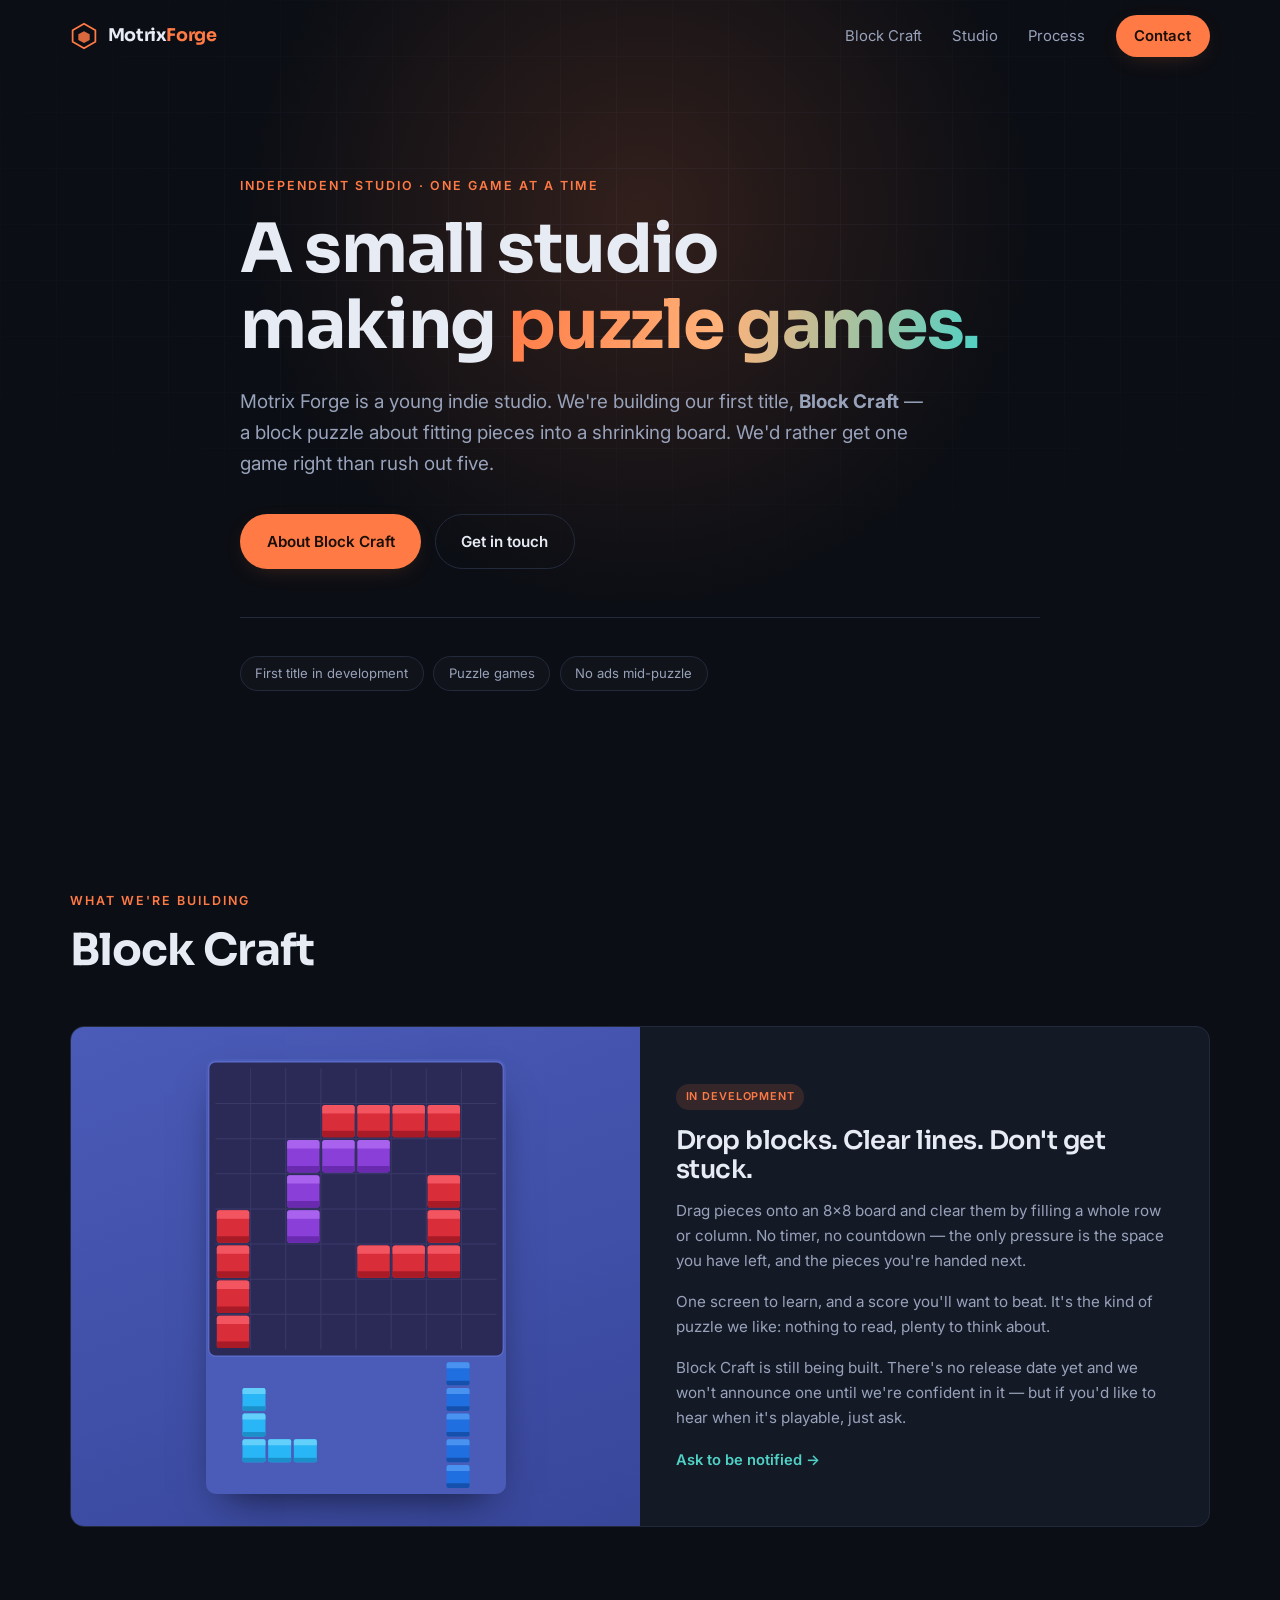
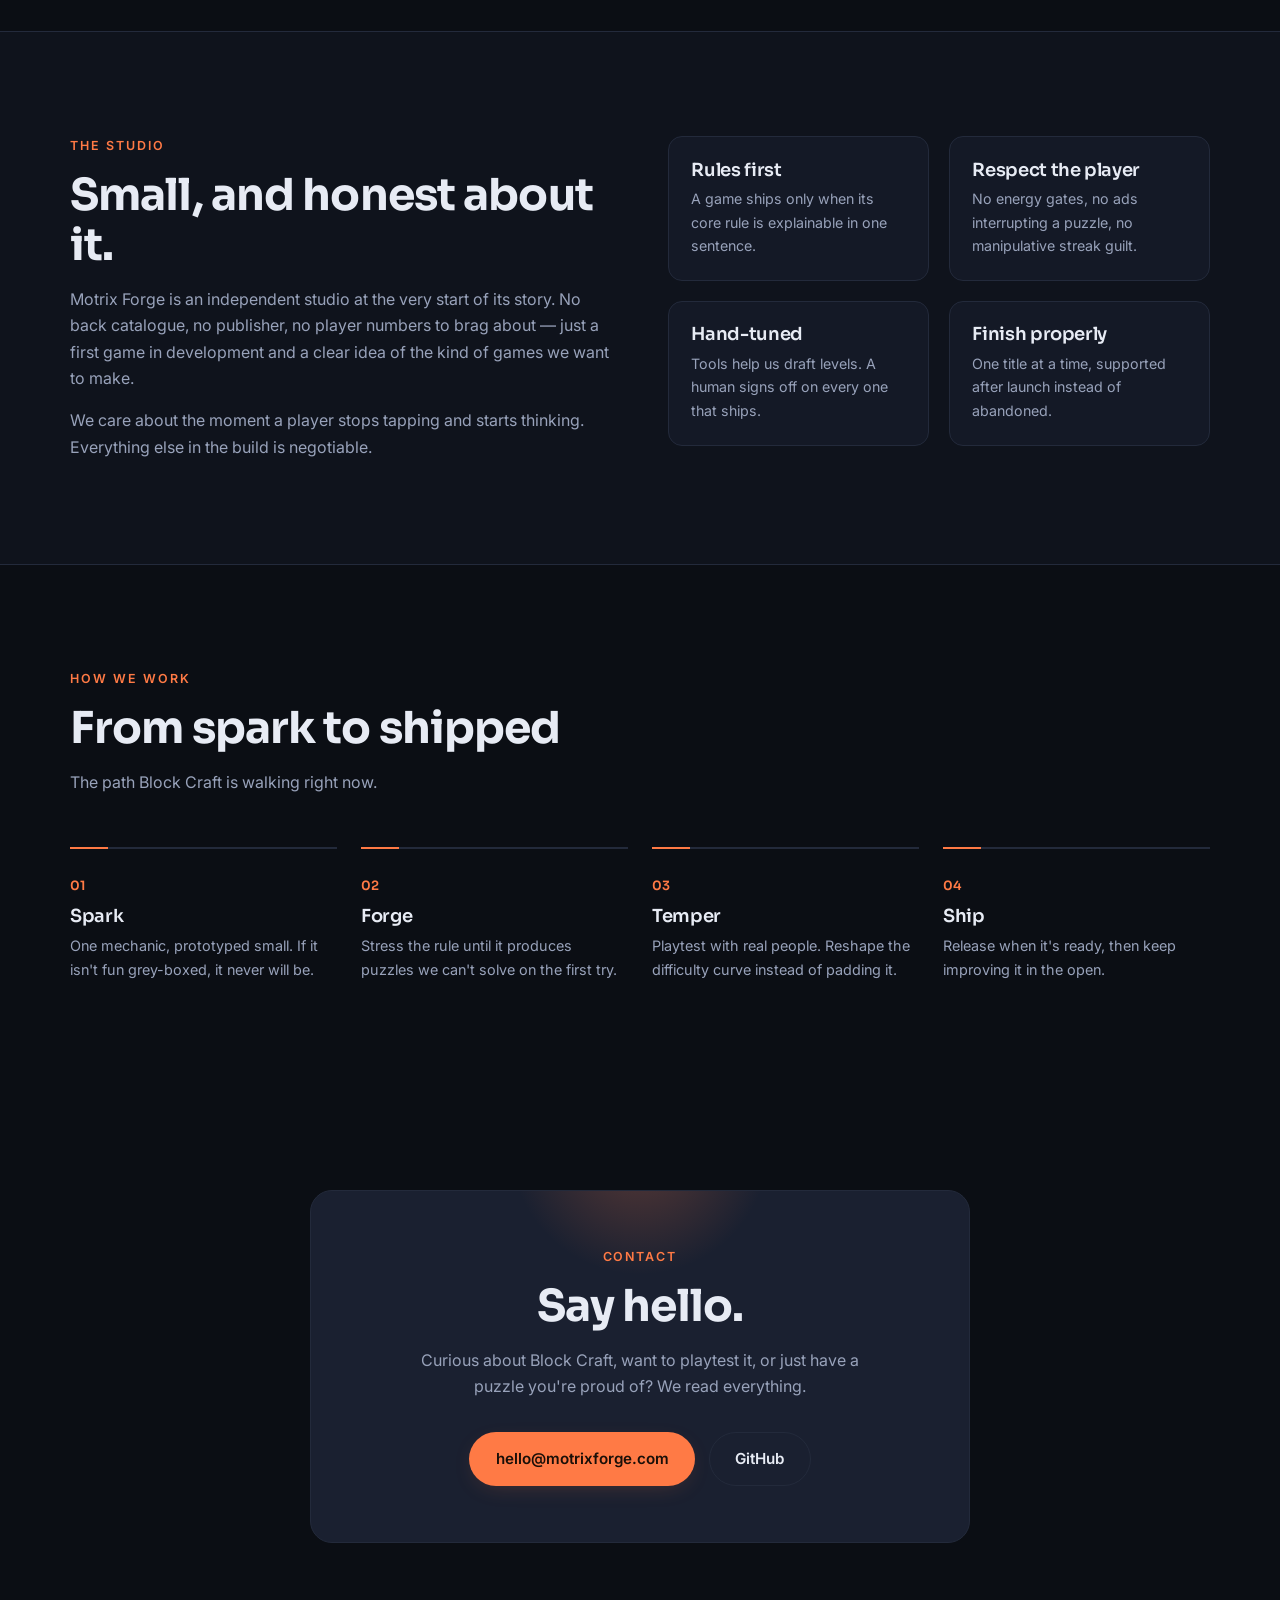
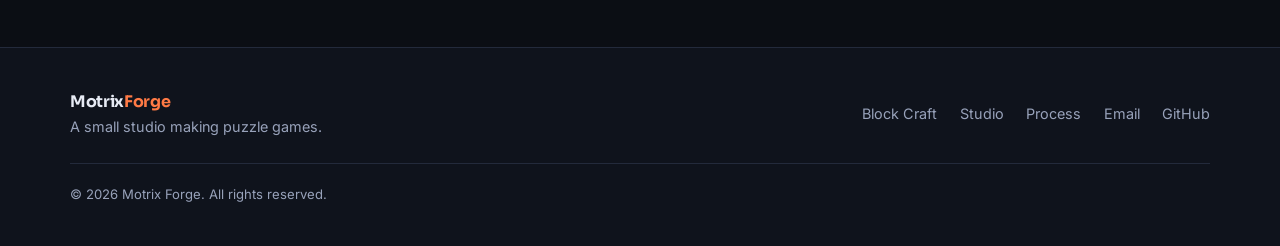
==== index.html @ 7ed65b88 "Add the Motrix Forge static site A single-page site for the studio and its first game, Block Craft, " ====
<!DOCTYPE html>
<html lang="en">
<head>
<meta charset="UTF-8">
<meta name="viewport" content="width=device-width, initial-scale=1">
<title>Motrix Forge — Puzzle Game Studio</title>
<meta name="description" content="Motrix Forge is a small independent studio making puzzle games. Our first title, Block Craft, is a block puzzle in development.">
<link rel="canonical" href="https://motrixforge.com/">
<link rel="icon" href="/favicon.svg" type="image/svg+xml">

<meta property="og:type" content="website">
<meta property="og:url" content="https://motrixforge.com/">
<meta property="og:title" content="Motrix Forge — Puzzle Game Studio">
<meta property="og:description" content="A small independent studio making puzzle games. First title, Block Craft, in development.">
<meta name="twitter:card" content="summary">
<meta name="theme-color" content="#0b0e14">

<link rel="preconnect" href="https://fonts.googleapis.com">
<link rel="preconnect" href="https://fonts.gstatic.com" crossorigin>
<link href="https://fonts.googleapis.com/css2?family=Sora:wght@400;600;700&family=Inter:wght@400;500;600&display=swap" rel="stylesheet">
<link rel="stylesheet" href="/assets/css/style.css">

<script type="application/ld+json">
{
  "@context": "https://schema.org",
  "@type": "Organization",
  "name": "Motrix Forge",
  "url": "https://motrixforge.com",
  "logo": "https://motrixforge.com/favicon.svg",
  "description": "A small independent game studio making puzzle games.",
  "email": "hello@motrixforge.com",
  "sameAs": ["https://github.com/motrixForge"]
}
</script>
</head>
<body>
<a class="skip-link" href="#main">Skip to content</a>

<header class="site-header" id="siteHeader">
  <div class="wrap header-inner">
    <a class="brand" href="#top" aria-label="Motrix Forge home">
      <svg class="brand-mark" viewBox="0 0 32 32" aria-hidden="true">
        <path d="M16 2 29 9.5v13L16 30 3 22.5v-13z" fill="none" stroke="currentColor" stroke-width="2" stroke-linejoin="round"/>
        <path d="M16 10.5 22.5 14v6.5L16 24l-6.5-3.5V14z" fill="currentColor" opacity=".85"/>
      </svg>
      <span class="brand-name">Motrix<span class="brand-accent">Forge</span></span>
    </a>

    <nav class="nav" id="nav" aria-label="Main">
      <a href="#game">Block Craft</a>
      <a href="#studio">Studio</a>
      <a href="#process">Process</a>
      <a class="btn btn-sm" href="#contact">Contact</a>
    </nav>

    <button class="nav-toggle" id="navToggle" aria-expanded="false" aria-controls="nav" aria-label="Toggle menu">
      <span></span><span></span><span></span>
    </button>
  </div>
</header>

<main id="main">

  <!-- ── Hero ─────────────────────────────────────────── -->
  <section class="hero" id="top">
    <div class="hero-grid" aria-hidden="true"></div>
    <div class="wrap hero-inner">
      <p class="eyebrow">Independent studio · One game at a time</p>
      <h1>A small studio<br>making <span class="grad">puzzle games.</span></h1>
      <p class="lede">
        Motrix Forge is a young indie studio. We're building our first title,
        <strong>Block Craft</strong> — a block puzzle about fitting pieces into a
        shrinking board. We'd rather get one game right than rush out five.
      </p>
      <div class="hero-cta">
        <a class="btn" href="#game">About Block Craft</a>
        <a class="btn btn-ghost" href="#contact">Get in touch</a>
      </div>

      <ul class="pills" role="list">
        <li>First title in development</li>
        <li>Puzzle games</li>
        <li>No ads mid-puzzle</li>
      </ul>
    </div>
  </section>

  <!-- ── Game ─────────────────────────────────────────── -->
  <section class="section" id="game">
    <div class="wrap">
      <header class="section-head reveal">
        <p class="eyebrow">What we're building</p>
        <h2>Block Craft</h2>
      </header>

      <div class="feature reveal">
        <div class="feature-art">
          <img src="/assets/img/block-craft-board.svg" alt="Block Craft: coloured blocks placed on an eight by eight grid, with two more pieces waiting in the tray below" width="444" height="644" loading="lazy">
        </div>
        <div class="feature-body">
          <span class="tag tag-soon">In development</span>
          <h3>Drop blocks. Clear lines. Don't get stuck.</h3>
          <p>
            Drag pieces onto an 8×8 board and clear them by filling a whole row or
            column. No timer, no countdown — the only pressure is the space you have
            left, and the pieces you're handed next.
          </p>
          <p>
            One screen to learn, and a score you'll want to beat. It's the kind of
            puzzle we like: nothing to read, plenty to think about.
          </p>
          <p>
            Block Craft is still being built. There's no release date yet and we won't
            announce one until we're confident in it — but if you'd like to hear when
            it's playable, just ask.
          </p>
          <a class="link" href="mailto:hello@motrixforge.com?subject=Block%20Craft%20updates">Ask to be notified →</a>
        </div>
      </div>
    </div>
  </section>

  <!-- ── Studio ───────────────────────────────────────── -->
  <section class="section section-alt" id="studio">
    <div class="wrap split">
      <div class="reveal">
        <p class="eyebrow">The studio</p>
        <h2>Small, and honest about it.</h2>
        <p class="section-sub">
          Motrix Forge is an independent studio at the very start of its story. No back
          catalogue, no publisher, no player numbers to brag about — just a first game
          in development and a clear idea of the kind of games we want to make.
        </p>
        <p class="section-sub">
          We care about the moment a player stops tapping and starts thinking.
          Everything else in the build is negotiable.
        </p>
      </div>

      <ul class="values" role="list">
        <li class="reveal">
          <h3>Rules first</h3>
          <p>A game ships only when its core rule is explainable in one sentence.</p>
        </li>
        <li class="reveal">
          <h3>Respect the player</h3>
          <p>No energy gates, no ads interrupting a puzzle, no manipulative streak guilt.</p>
        </li>
        <li class="reveal">
          <h3>Hand-tuned</h3>
          <p>Tools help us draft levels. A human signs off on every one that ships.</p>
        </li>
        <li class="reveal">
          <h3>Finish properly</h3>
          <p>One title at a time, supported after launch instead of abandoned.</p>
        </li>
      </ul>
    </div>
  </section>

  <!-- ── Process ──────────────────────────────────────── -->
  <section class="section" id="process">
    <div class="wrap">
      <header class="section-head reveal">
        <p class="eyebrow">How we work</p>
        <h2>From spark to shipped</h2>
        <p class="section-sub">The path Block Craft is walking right now.</p>
      </header>

      <ol class="steps" role="list">
        <li class="reveal"><span class="step-n">01</span><h3>Spark</h3><p>One mechanic, prototyped small. If it isn't fun grey-boxed, it never will be.</p></li>
        <li class="reveal"><span class="step-n">02</span><h3>Forge</h3><p>Stress the rule until it produces puzzles we can't solve on the first try.</p></li>
        <li class="reveal"><span class="step-n">03</span><h3>Temper</h3><p>Playtest with real people. Reshape the difficulty curve instead of padding it.</p></li>
        <li class="reveal"><span class="step-n">04</span><h3>Ship</h3><p>Release when it's ready, then keep improving it in the open.</p></li>
      </ol>
    </div>
  </section>

  <!-- ── Contact ──────────────────────────────────────── -->
  <section class="section contact" id="contact">
    <div class="wrap contact-inner reveal">
      <p class="eyebrow">Contact</p>
      <h2>Say hello.</h2>
      <p class="section-sub">
        Curious about Block Craft, want to playtest it, or just have a puzzle you're
        proud of? We read everything.
      </p>
      <div class="contact-actions">
        <a class="btn" href="mailto:hello@motrixforge.com">hello@motrixforge.com</a>
        <a class="btn btn-ghost" href="https://github.com/motrixForge" rel="noopener" target="_blank">GitHub</a>
      </div>
    </div>
  </section>

</main>

<footer class="site-footer">
  <div class="wrap footer-inner">
    <div>
      <span class="brand-name small">Motrix<span class="brand-accent">Forge</span></span>
      <p class="muted">A small studio making puzzle games.</p>
    </div>
    <nav class="footer-nav" aria-label="Footer">
      <a href="#game">Block Craft</a>
      <a href="#studio">Studio</a>
      <a href="#process">Process</a>
      <a href="mailto:hello@motrixforge.com">Email</a>
      <a href="https://github.com/motrixForge" rel="noopener" target="_blank">GitHub</a>
    </nav>
    <p class="muted copyright">© <span id="year">2026</span> Motrix Forge. All rights reserved.</p>
  </div>
</footer>

<script src="/assets/js/main.js" defer></script>
</body>
</html>
---- assets/css/style.css ----
/* ── Tokens ───────────────────────────────────────────── */
:root {
  --bg:        #0b0e14;
  --bg-alt:    #0f131c;
  --surface:   #141926;
  --surface-2: #1a2030;
  --line:      #232a3b;
  --text:      #e7ebf4;
  --muted:     #98a2ba;
  --accent:    #ff7a45;
  --accent-2:  #4fd1c5;
  --glow:      rgba(255,122,69,.28);

  --wrap: 1140px;
  --r:    14px;
  --font-display: "Sora", system-ui, sans-serif;
  --font-body:    "Inter", system-ui, -apple-system, sans-serif;
  --ease: cubic-bezier(.22,.8,.3,1);
}

*, *::before, *::after { box-sizing: border-box; }
* { margin: 0; }

html { scroll-behavior: smooth; scroll-padding-top: 88px; }
@media (prefers-reduced-motion: reduce) { html { scroll-behavior: auto; } }

body {
  background: var(--bg);
  color: var(--text);
  font-family: var(--font-body);
  font-size: 16px;
  line-height: 1.65;
  -webkit-font-smoothing: antialiased;
  overflow-x: hidden;
}

h1, h2, h3 { font-family: var(--font-display); line-height: 1.12; letter-spacing: -.02em; }
h1 { font-size: clamp(2.5rem, 6vw, 4.25rem); font-weight: 700; }
h2 { font-size: clamp(1.9rem, 3.6vw, 2.75rem); font-weight: 700; }
h3 { font-size: 1.125rem; font-weight: 600; }
a  { color: inherit; text-decoration: none; }
img, svg { display: block; max-width: 100%; }

.wrap { width: min(100% - 2.5rem, var(--wrap)); margin-inline: auto; }

.skip-link {
  position: absolute; left: -999px; top: 0; z-index: 200;
  background: var(--accent); color: #16110d; padding: .6rem 1rem; border-radius: 0 0 8px 0;
}
.skip-link:focus { left: 0; }

:focus-visible { outline: 2px solid var(--accent-2); outline-offset: 3px; border-radius: 4px; }

.eyebrow {
  font-size: .78rem; font-weight: 600; letter-spacing: .16em; text-transform: uppercase;
  color: var(--accent); margin-bottom: .9rem;
}
.muted { color: var(--muted); font-size: .9rem; }
.grad {
  background: linear-gradient(100deg, var(--accent), #ffb27a 45%, var(--accent-2));
  -webkit-background-clip: text; background-clip: text; color: transparent;
}

/* ── Buttons ──────────────────────────────────────────── */
.btn {
  display: inline-flex; align-items: center; justify-content: center; gap: .5rem;
  padding: .85rem 1.6rem; border-radius: 999px;
  background: var(--accent); color: #1a0f08;
  font-weight: 600; font-size: .95rem; border: 1px solid transparent;
  transition: transform .2s var(--ease), box-shadow .2s var(--ease), background .2s;
  box-shadow: 0 6px 24px -10px var(--glow);
}
.btn:hover { transform: translateY(-2px); box-shadow: 0 14px 34px -12px var(--glow); }
.btn-ghost {
  background: transparent; color: var(--text); border-color: var(--line); box-shadow: none;
}
.btn-ghost:hover { border-color: var(--accent); color: var(--accent); }
.btn-sm { padding: .5rem 1.1rem; font-size: .85rem; }

.link { color: var(--accent-2); font-weight: 600; font-size: .92rem; }
.link:hover { text-decoration: underline; text-underline-offset: 4px; }

/* ── Header ───────────────────────────────────────────── */
.site-header {
  position: fixed; inset: 0 0 auto 0; z-index: 100;
  transition: background .3s, border-color .3s, backdrop-filter .3s;
  border-bottom: 1px solid transparent;
}
.site-header.scrolled {
  background: rgba(11,14,20,.82);
  backdrop-filter: blur(14px);
  border-bottom-color: var(--line);
}
.header-inner { display: flex; align-items: center; justify-content: space-between; height: 72px; }

.brand { display: flex; align-items: center; gap: .6rem; }
.brand-mark { width: 28px; height: 28px; color: var(--accent); flex: none; }
.brand-name { font-family: var(--font-display); font-weight: 700; font-size: 1.1rem; letter-spacing: -.02em; }
.brand-name.small { font-size: 1rem; }
.brand-accent { color: var(--accent); }

.nav { display: flex; align-items: center; gap: 1.9rem; }
.nav a { font-size: .93rem; color: var(--muted); transition: color .2s; }
.nav a:hover { color: var(--text); }
.nav a.btn { color: #1a0f08; }
.nav a.btn:hover { color: #1a0f08; }

.nav-toggle {
  display: none; flex-direction: column; gap: 5px; justify-content: center;
  width: 42px; height: 42px; padding: 0 10px;
  background: none; border: 1px solid var(--line); border-radius: 10px; cursor: pointer;
}
.nav-toggle span { height: 2px; background: var(--text); border-radius: 2px; transition: transform .25s var(--ease), opacity .2s; }
.nav-toggle[aria-expanded="true"] span:nth-child(1) { transform: translateY(7px) rotate(45deg); }
.nav-toggle[aria-expanded="true"] span:nth-child(2) { opacity: 0; }
.nav-toggle[aria-expanded="true"] span:nth-child(3) { transform: translateY(-7px) rotate(-45deg); }

/* ── Hero ─────────────────────────────────────────────── */
.hero { position: relative; padding: 11rem 0 6rem; overflow: hidden; }
.hero::after {
  content: ""; position: absolute; top: -30%; left: 50%; transform: translateX(-50%);
  width: 900px; height: 900px; pointer-events: none;
  background: radial-gradient(circle, rgba(255,122,69,.16), transparent 62%);
}
.hero-grid {
  position: absolute; inset: 0;
  background-image:
    linear-gradient(var(--line) 1px, transparent 1px),
    linear-gradient(90deg, var(--line) 1px, transparent 1px);
  background-size: 56px 56px;
  opacity: .35;
  mask-image: radial-gradient(ellipse 90% 60% at 50% 30%, #000, transparent 75%);
  -webkit-mask-image: radial-gradient(ellipse 90% 60% at 50% 30%, #000, transparent 75%);
}
.hero-inner { position: relative; z-index: 1; max-width: 800px; }
.lede { color: var(--muted); font-size: clamp(1rem, 1.5vw, 1.18rem); max-width: 58ch; margin-top: 1.4rem; }
.hero-cta { display: flex; flex-wrap: wrap; gap: .85rem; margin-top: 2.2rem; }

.pills {
  display: flex; flex-wrap: wrap; gap: .6rem;
  list-style: none; padding: 2.4rem 0 0; margin-top: 3rem;
  border-top: 1px solid var(--line);
}
.pills li {
  font-size: .82rem; color: var(--muted);
  border: 1px solid var(--line); border-radius: 999px; padding: .35rem .9rem;
  background: rgba(255,255,255,.02);
}

/* ── Sections ─────────────────────────────────────────── */
.section { padding: 6.5rem 0; }
.section-alt { background: var(--bg-alt); border-block: 1px solid var(--line); }
.section-head { max-width: 620px; margin-bottom: 3.2rem; }
.section-sub { color: var(--muted); margin-top: 1rem; }

/* ── Featured game ────────────────────────────────────── */
.feature {
  display: grid; grid-template-columns: 1fr 1fr; gap: 0;
  background: var(--surface); border: 1px solid var(--line);
  border-radius: var(--r); overflow: hidden;
}
.feature-art {
  position: relative; display: grid; place-items: center;
  background: linear-gradient(160deg, #4a5bb8, #38469a);
  padding: 2rem;
}
.feature-art img {
  width: 100%; max-width: 300px; height: auto;
  border-radius: 10px;
  box-shadow: 0 18px 40px -18px rgba(0,0,0,.7);
}
.feature-body { padding: 2.5rem 2.25rem; align-self: center; }
.feature-body h3 { font-size: clamp(1.25rem, 2.2vw, 1.6rem); margin: 1rem 0 .9rem; }
.feature-body p { color: var(--muted); font-size: .95rem; margin-bottom: 1rem; }

.tag {
  display: inline-block;
  font-size: .68rem; font-weight: 600; letter-spacing: .08em; text-transform: uppercase;
  padding: .25rem .6rem; border-radius: 999px; white-space: nowrap;
}
.tag-soon { background: rgba(255,122,69,.14); color: var(--accent); }

/* ── Studio ───────────────────────────────────────────── */
.split { display: grid; grid-template-columns: 1fr 1fr; gap: 3.5rem; align-items: start; }
.values { display: grid; grid-template-columns: repeat(2, 1fr); gap: 1.25rem; list-style: none; padding: 0; }
.values li {
  background: var(--surface); border: 1px solid var(--line);
  border-radius: var(--r); padding: 1.4rem;
}
.values h3 { margin-bottom: .45rem; }
.values p { color: var(--muted); font-size: .89rem; }

/* ── Process ──────────────────────────────────────────── */
.steps {
  display: grid; grid-template-columns: repeat(auto-fit, minmax(215px, 1fr));
  gap: 1.5rem; list-style: none; padding: 0;
}
.steps li { padding-top: 1.4rem; border-top: 2px solid var(--line); position: relative; }
.steps li::before {
  content: ""; position: absolute; top: -2px; left: 0; width: 38px; height: 2px; background: var(--accent);
}
.step-n { font-family: var(--font-display); font-size: .8rem; color: var(--accent); font-weight: 600; }
.steps h3 { margin: .5rem 0 .5rem; }
.steps p { color: var(--muted); font-size: .9rem; }

/* ── Contact ──────────────────────────────────────────── */
.contact-inner {
  text-align: center; max-width: 660px; margin-inline: auto;
  background: var(--surface-2); border: 1px solid var(--line);
  border-radius: 22px; padding: 3.5rem 2rem;
  position: relative; overflow: hidden;
}
.contact-inner::before {
  content: ""; position: absolute; inset: -50% 30% auto; height: 260px;
  background: radial-gradient(circle, var(--glow), transparent 70%);
  pointer-events: none;
}
.contact-inner > * { position: relative; }
.contact-inner .section-sub { margin-inline: auto; max-width: 46ch; }
.contact-actions { display: flex; flex-wrap: wrap; gap: .85rem; justify-content: center; margin-top: 2rem; }

/* ── Footer ───────────────────────────────────────────── */
.site-footer { border-top: 1px solid var(--line); background: var(--bg-alt); padding: 2.5rem 0; }
.footer-inner { display: flex; flex-wrap: wrap; gap: 1.5rem; align-items: center; justify-content: space-between; }
.footer-nav { display: flex; flex-wrap: wrap; gap: 1.4rem; }
.footer-nav a { font-size: .9rem; color: var(--muted); transition: color .2s; }
.footer-nav a:hover { color: var(--accent); }
.copyright { width: 100%; padding-top: 1.25rem; border-top: 1px solid var(--line); font-size: .82rem; }

/* ── Reveal ───────────────────────────────────────────── */
.reveal { opacity: 0; transform: translateY(22px); transition: opacity .6s var(--ease), transform .6s var(--ease); }
.reveal.in { opacity: 1; transform: none; }
@media (prefers-reduced-motion: reduce) {
  .reveal { opacity: 1; transform: none; transition: none; }
  .btn:hover { transform: none; }
}

/* ── Responsive ───────────────────────────────────────── */
@media (max-width: 880px) {
  .split { grid-template-columns: 1fr; gap: 2.5rem; }
  .feature { grid-template-columns: 1fr; }
  .feature-art { padding: 1.75rem; }
  .feature-art img { max-width: 230px; }
  .feature-body { padding: 2rem 1.5rem; }
}

@media (max-width: 720px) {
  .nav-toggle { display: flex; }
  .nav {
    position: fixed; inset: 72px 0 auto 0;
    flex-direction: column; align-items: stretch; gap: 0;
    background: rgba(11,14,20,.97); backdrop-filter: blur(14px);
    border-bottom: 1px solid var(--line);
    padding: .5rem 1.25rem 1.5rem;
    transform: translateY(-12px); opacity: 0; pointer-events: none;
    transition: opacity .25s var(--ease), transform .25s var(--ease);
  }
  .nav.open { transform: none; opacity: 1; pointer-events: auto; }
  .nav a { padding: .9rem 0; border-bottom: 1px solid var(--line); font-size: 1rem; }
  .nav a.btn { margin-top: 1rem; border-bottom: none; justify-content: center; }
  .hero { padding: 8.5rem 0 4.5rem; }
  .section { padding: 4.5rem 0; }
  .values { grid-template-columns: 1fr; }
}

@media (max-width: 420px) {
  .contact-inner { padding: 2.5rem 1.25rem; }
}
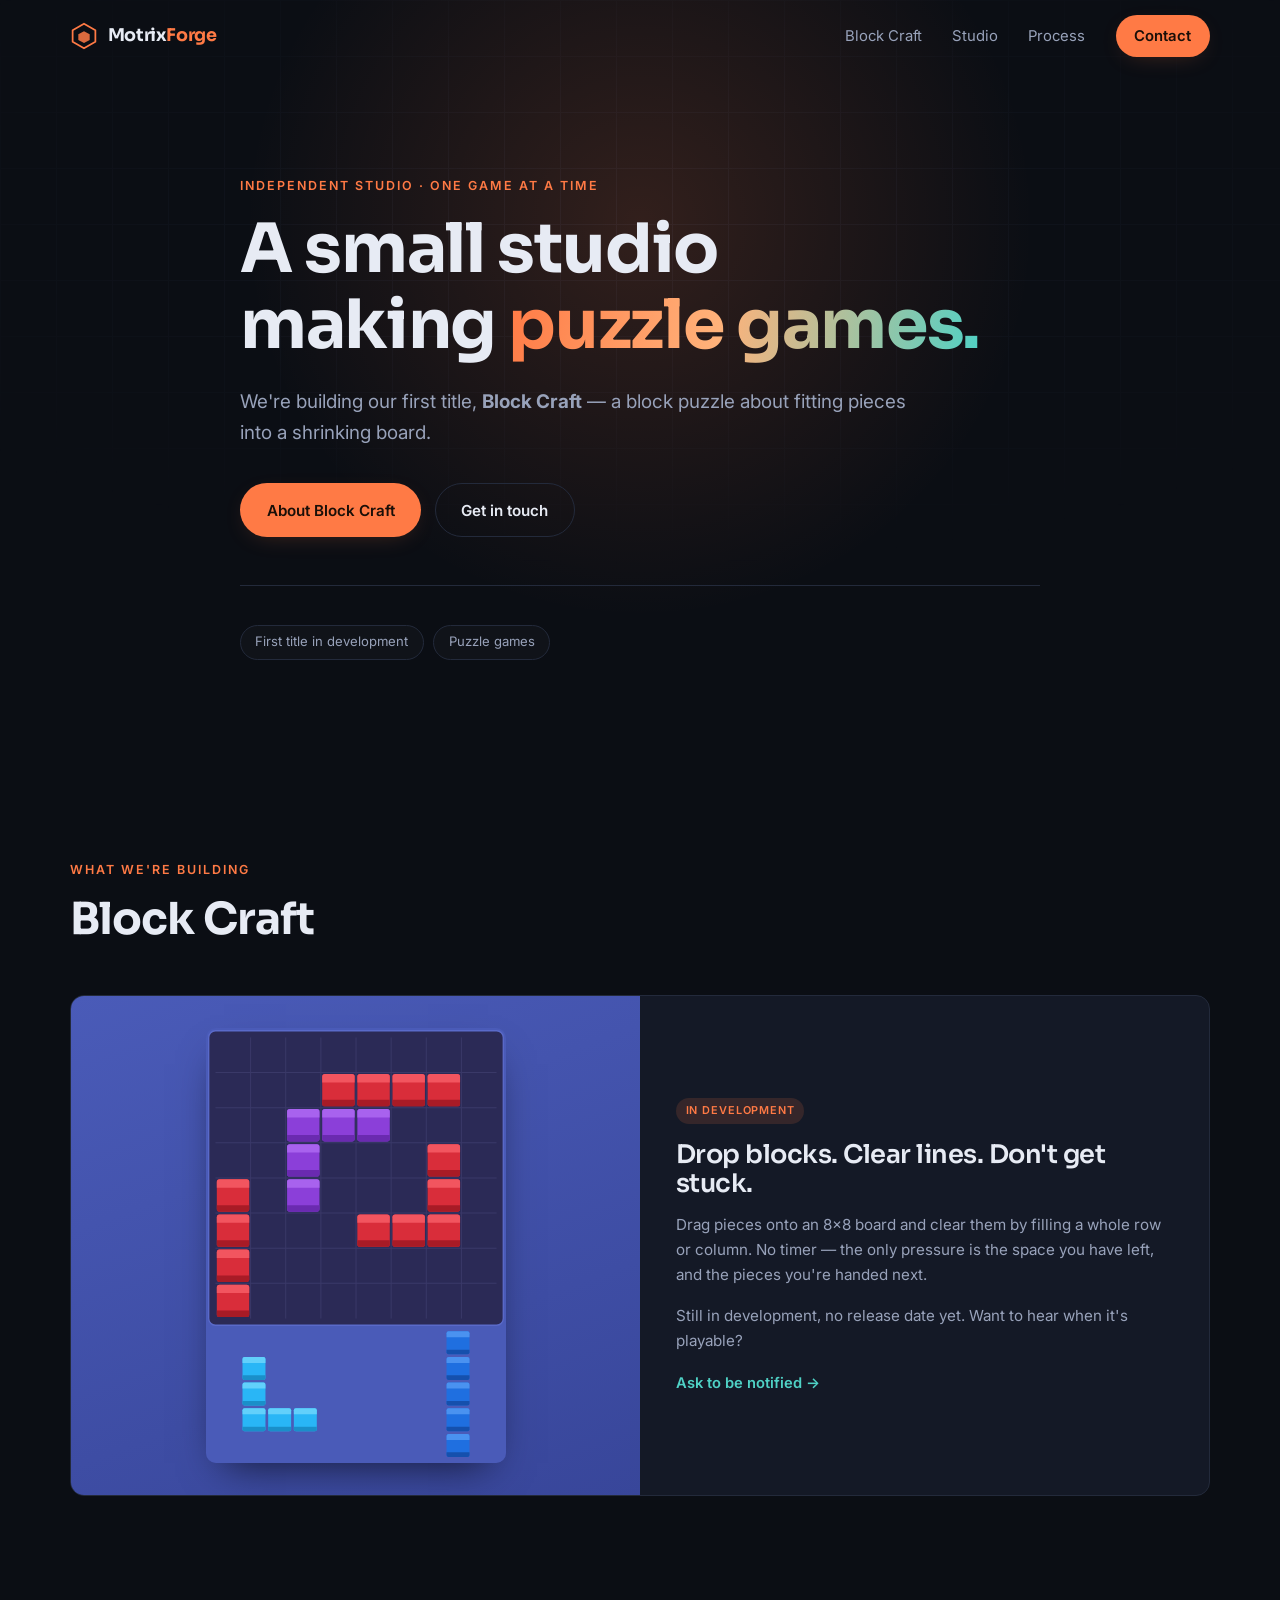
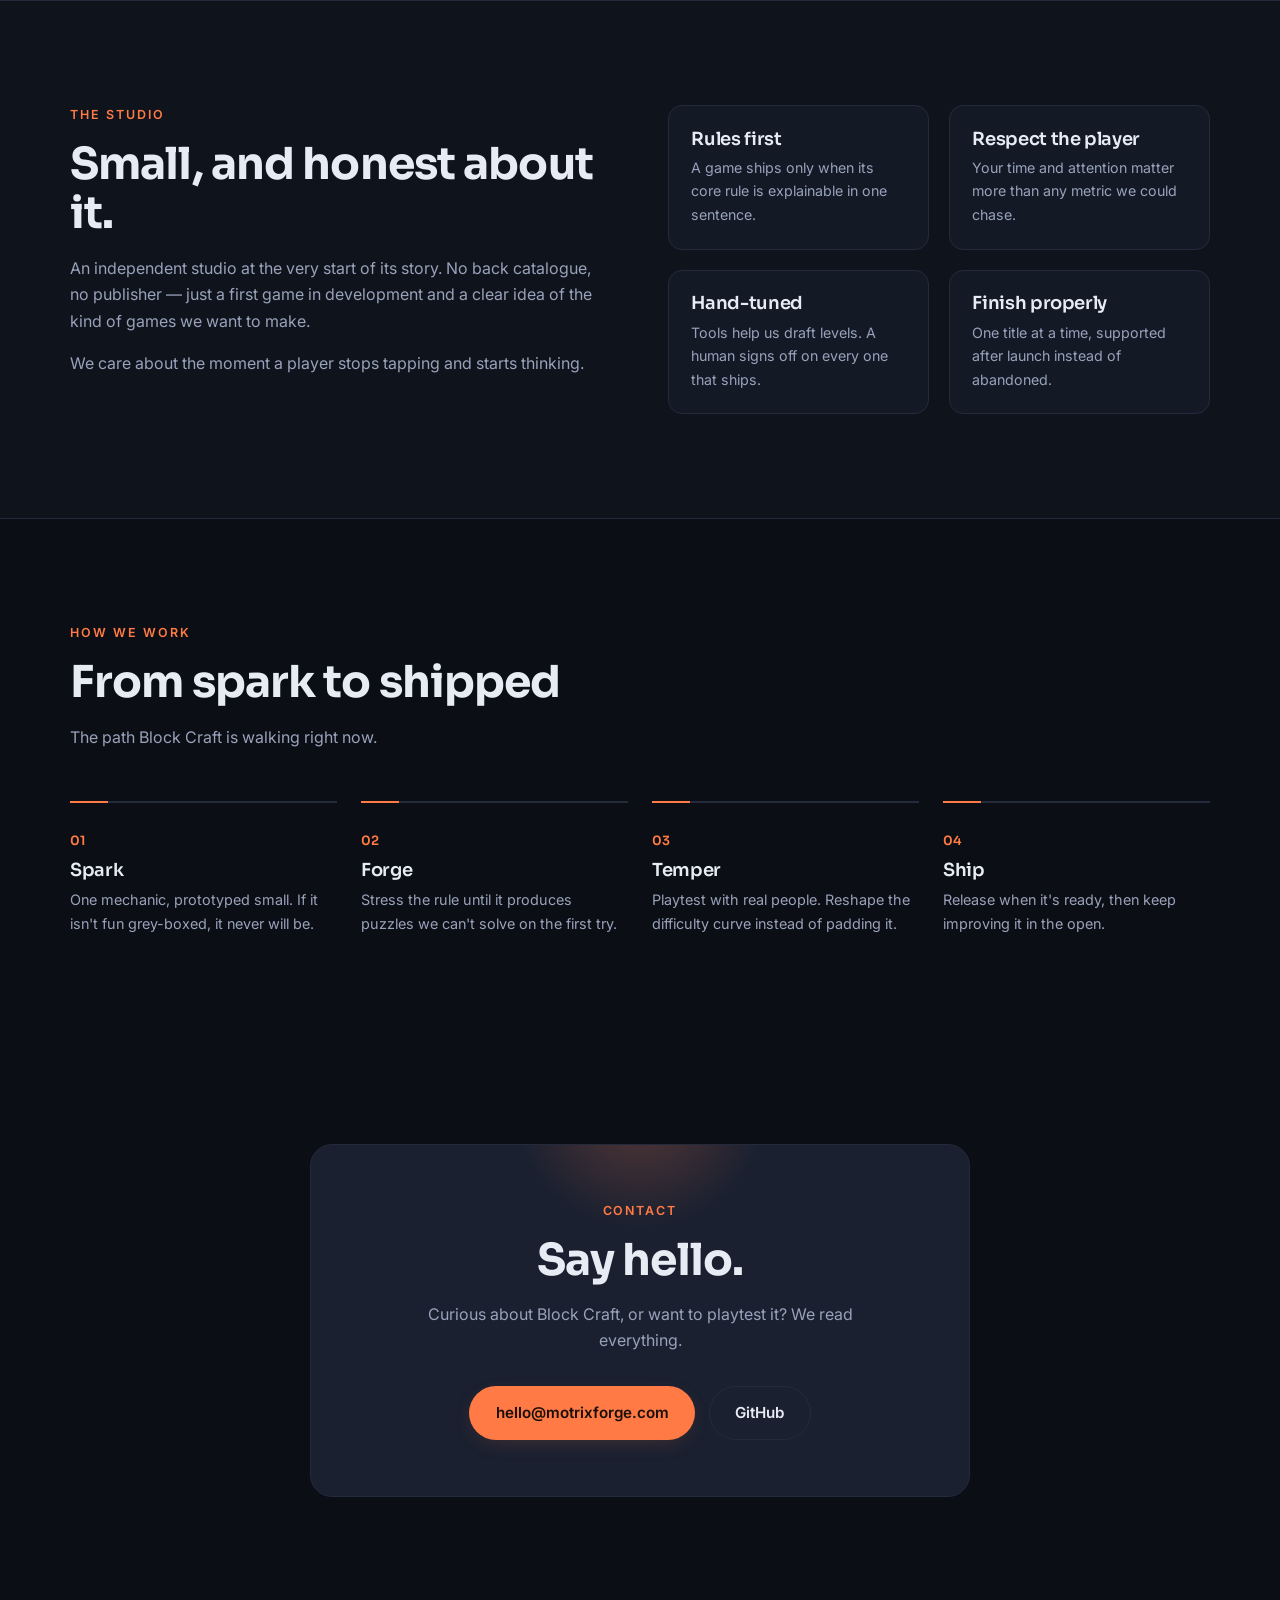
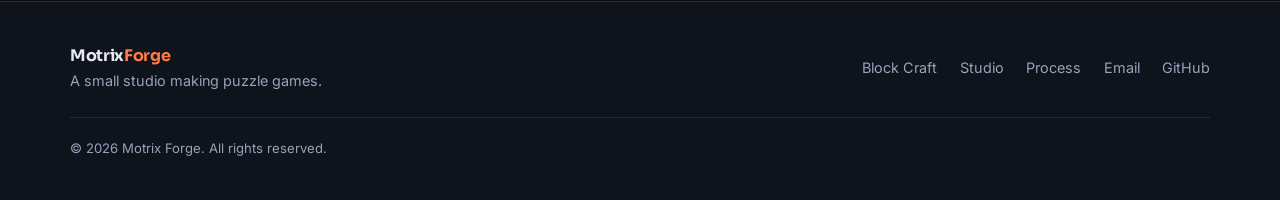
==== commit a4493332: "Drop the no-ads claims and tighten the copy Block Craft does run ads, so the site must not say other" ====
--- a/index.html
+++ b/index.html
@@ -68,9 +68,8 @@
       <p class="eyebrow">Independent studio · One game at a time</p>
       <h1>A small studio<br>making <span class="grad">puzzle games.</span></h1>
       <p class="lede">
-        Motrix Forge is a young indie studio. We're building our first title,
-        <strong>Block Craft</strong> — a block puzzle about fitting pieces into a
-        shrinking board. We'd rather get one game right than rush out five.
+        We're building our first title, <strong>Block Craft</strong> — a block puzzle
+        about fitting pieces into a shrinking board.
       </p>
       <div class="hero-cta">
         <a class="btn" href="#game">About Block Craft</a>
@@ -80,7 +79,6 @@
       <ul class="pills" role="list">
         <li>First title in development</li>
         <li>Puzzle games</li>
-        <li>No ads mid-puzzle</li>
       </ul>
     </div>
   </section>
@@ -102,17 +100,11 @@
           <h3>Drop blocks. Clear lines. Don't get stuck.</h3>
           <p>
             Drag pieces onto an 8×8 board and clear them by filling a whole row or
-            column. No timer, no countdown — the only pressure is the space you have
-            left, and the pieces you're handed next.
+            column. No timer — the only pressure is the space you have left, and the
+            pieces you're handed next.
           </p>
           <p>
-            One screen to learn, and a score you'll want to beat. It's the kind of
-            puzzle we like: nothing to read, plenty to think about.
-          </p>
-          <p>
-            Block Craft is still being built. There's no release date yet and we won't
-            announce one until we're confident in it — but if you'd like to hear when
-            it's playable, just ask.
+            Still in development, no release date yet. Want to hear when it's playable?
           </p>
           <a class="link" href="mailto:hello@motrixforge.com?subject=Block%20Craft%20updates">Ask to be notified →</a>
         </div>
@@ -127,13 +119,12 @@
         <p class="eyebrow">The studio</p>
         <h2>Small, and honest about it.</h2>
         <p class="section-sub">
-          Motrix Forge is an independent studio at the very start of its story. No back
-          catalogue, no publisher, no player numbers to brag about — just a first game
-          in development and a clear idea of the kind of games we want to make.
+          An independent studio at the very start of its story. No back catalogue, no
+          publisher — just a first game in development and a clear idea of the kind of
+          games we want to make.
         </p>
         <p class="section-sub">
           We care about the moment a player stops tapping and starts thinking.
-          Everything else in the build is negotiable.
         </p>
       </div>
 
@@ -144,7 +135,7 @@
         </li>
         <li class="reveal">
           <h3>Respect the player</h3>
-          <p>No energy gates, no ads interrupting a puzzle, no manipulative streak guilt.</p>
+          <p>Your time and attention matter more than any metric we could chase.</p>
         </li>
         <li class="reveal">
           <h3>Hand-tuned</h3>
@@ -182,8 +173,7 @@
       <p class="eyebrow">Contact</p>
       <h2>Say hello.</h2>
       <p class="section-sub">
-        Curious about Block Craft, want to playtest it, or just have a puzzle you're
-        proud of? We read everything.
+        Curious about Block Craft, or want to playtest it? We read everything.
       </p>
       <div class="contact-actions">
         <a class="btn" href="mailto:hello@motrixforge.com">hello@motrixforge.com</a>
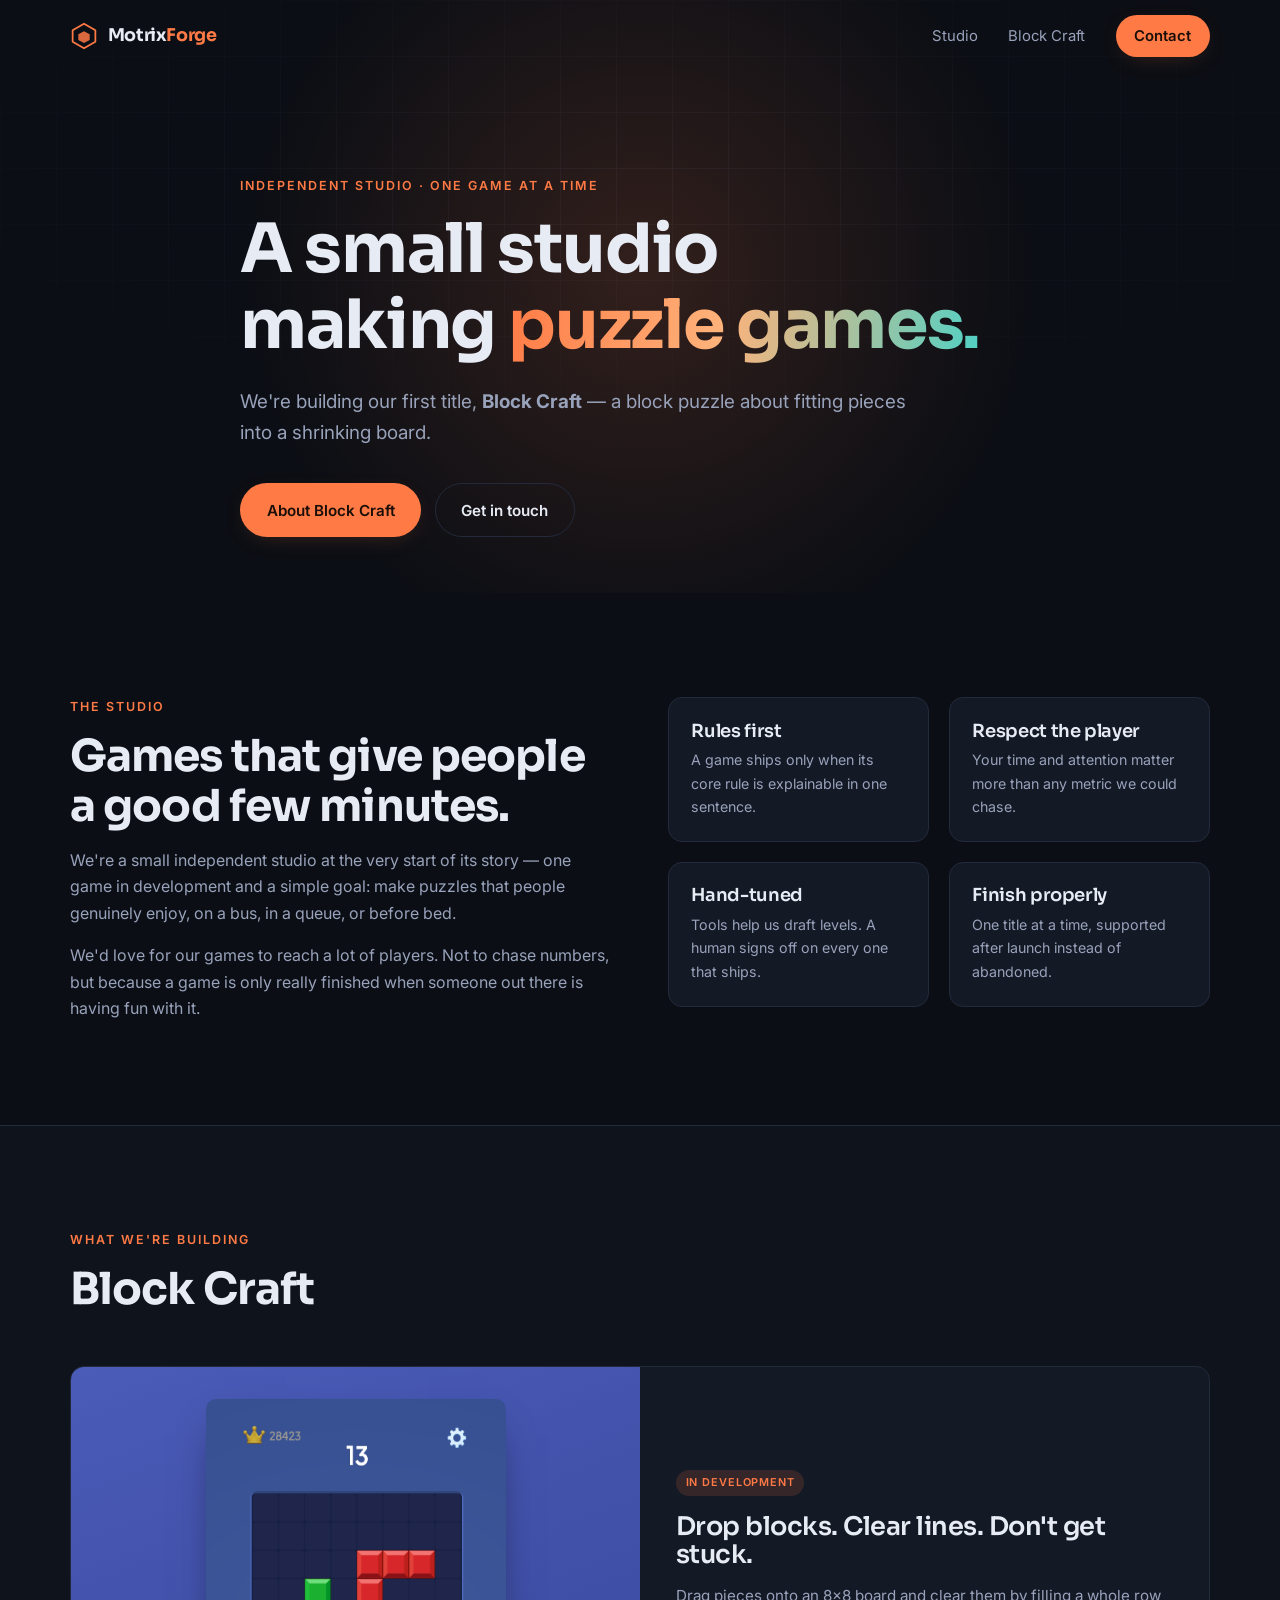
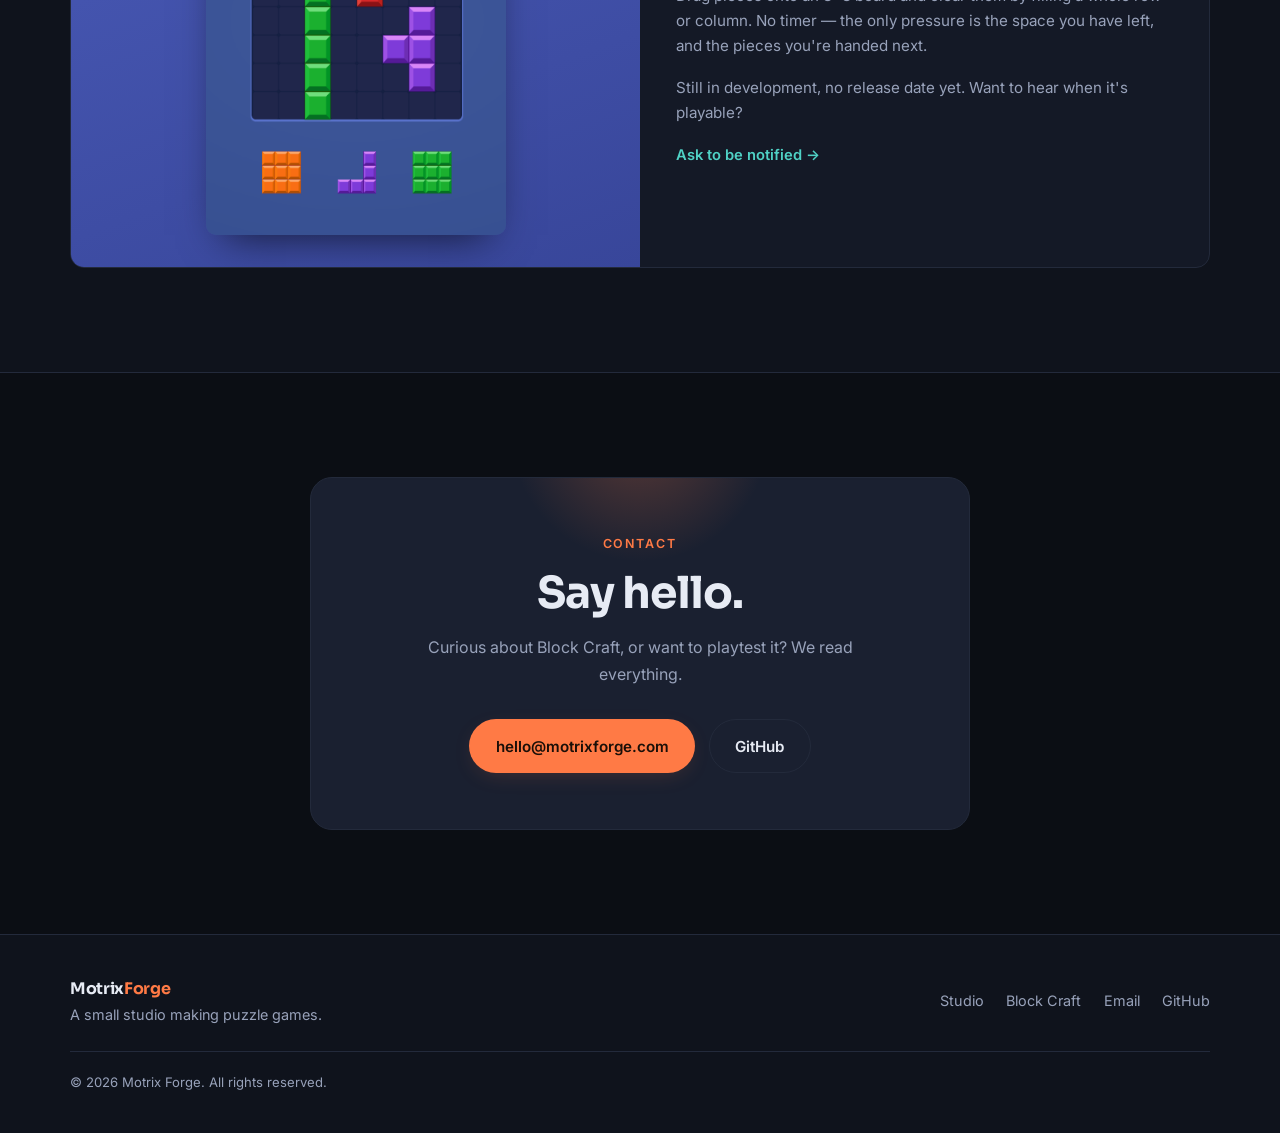
==== commit 81362bb5: "Lead with the studio's purpose and use a real screenshot - Replaced the hand-drawn SVG board with an" ====
--- a/index.html
+++ b/index.html
@@ -47,9 +47,8 @@
     </a>
 
     <nav class="nav" id="nav" aria-label="Main">
+      <a href="#studio">Studio</a>
       <a href="#game">Block Craft</a>
-      <a href="#studio">Studio</a>
-      <a href="#process">Process</a>
       <a class="btn btn-sm" href="#contact">Contact</a>
     </nav>
 
@@ -75,56 +74,24 @@
         <a class="btn" href="#game">About Block Craft</a>
         <a class="btn btn-ghost" href="#contact">Get in touch</a>
       </div>
-
-      <ul class="pills" role="list">
-        <li>First title in development</li>
-        <li>Puzzle games</li>
-      </ul>
-    </div>
-  </section>
-
-  <!-- ── Game ─────────────────────────────────────────── -->
-  <section class="section" id="game">
-    <div class="wrap">
-      <header class="section-head reveal">
-        <p class="eyebrow">What we're building</p>
-        <h2>Block Craft</h2>
-      </header>
-
-      <div class="feature reveal">
-        <div class="feature-art">
-          <img src="/assets/img/block-craft-board.svg" alt="Block Craft: coloured blocks placed on an eight by eight grid, with two more pieces waiting in the tray below" width="444" height="644" loading="lazy">
-        </div>
-        <div class="feature-body">
-          <span class="tag tag-soon">In development</span>
-          <h3>Drop blocks. Clear lines. Don't get stuck.</h3>
-          <p>
-            Drag pieces onto an 8×8 board and clear them by filling a whole row or
-            column. No timer — the only pressure is the space you have left, and the
-            pieces you're handed next.
-          </p>
-          <p>
-            Still in development, no release date yet. Want to hear when it's playable?
-          </p>
-          <a class="link" href="mailto:hello@motrixforge.com?subject=Block%20Craft%20updates">Ask to be notified →</a>
-        </div>
-      </div>
     </div>
   </section>
 
   <!-- ── Studio ───────────────────────────────────────── -->
-  <section class="section section-alt" id="studio">
+  <section class="section" id="studio">
     <div class="wrap split">
       <div class="reveal">
         <p class="eyebrow">The studio</p>
-        <h2>Small, and honest about it.</h2>
+        <h2>Games that give people a good few minutes.</h2>
         <p class="section-sub">
-          An independent studio at the very start of its story. No back catalogue, no
-          publisher — just a first game in development and a clear idea of the kind of
-          games we want to make.
+          We're a small independent studio at the very start of its story — one game in
+          development and a simple goal: make puzzles that people genuinely enjoy, on a
+          bus, in a queue, or before bed.
         </p>
         <p class="section-sub">
-          We care about the moment a player stops tapping and starts thinking.
+          We'd love for our games to reach a lot of players. Not to chase numbers, but
+          because a game is only really finished when someone out there is having fun
+          with it.
         </p>
       </div>
 
@@ -149,21 +116,32 @@
     </div>
   </section>
 
-  <!-- ── Process ──────────────────────────────────────── -->
-  <section class="section" id="process">
+  <!-- ── Game ─────────────────────────────────────────── -->
+  <section class="section section-alt" id="game">
     <div class="wrap">
       <header class="section-head reveal">
-        <p class="eyebrow">How we work</p>
-        <h2>From spark to shipped</h2>
-        <p class="section-sub">The path Block Craft is walking right now.</p>
+        <p class="eyebrow">What we're building</p>
+        <h2>Block Craft</h2>
       </header>
 
-      <ol class="steps" role="list">
-        <li class="reveal"><span class="step-n">01</span><h3>Spark</h3><p>One mechanic, prototyped small. If it isn't fun grey-boxed, it never will be.</p></li>
-        <li class="reveal"><span class="step-n">02</span><h3>Forge</h3><p>Stress the rule until it produces puzzles we can't solve on the first try.</p></li>
-        <li class="reveal"><span class="step-n">03</span><h3>Temper</h3><p>Playtest with real people. Reshape the difficulty curve instead of padding it.</p></li>
-        <li class="reveal"><span class="step-n">04</span><h3>Ship</h3><p>Release when it's ready, then keep improving it in the open.</p></li>
-      </ol>
+      <div class="feature reveal">
+        <div class="feature-art">
+          <img src="/assets/img/block-craft.png" alt="Block Craft gameplay: red, green and purple blocks placed on an eight by eight grid, with three pieces waiting in the tray below" width="737" height="1072" loading="lazy">
+        </div>
+        <div class="feature-body">
+          <span class="tag tag-soon">In development</span>
+          <h3>Drop blocks. Clear lines. Don't get stuck.</h3>
+          <p>
+            Drag pieces onto an 8×8 board and clear them by filling a whole row or
+            column. No timer — the only pressure is the space you have left, and the
+            pieces you're handed next.
+          </p>
+          <p>
+            Still in development, no release date yet. Want to hear when it's playable?
+          </p>
+          <a class="link" href="mailto:hello@motrixforge.com?subject=Block%20Craft%20updates">Ask to be notified →</a>
+        </div>
+      </div>
     </div>
   </section>
 
@@ -191,9 +169,8 @@
       <p class="muted">A small studio making puzzle games.</p>
     </div>
     <nav class="footer-nav" aria-label="Footer">
+      <a href="#studio">Studio</a>
       <a href="#game">Block Craft</a>
-      <a href="#studio">Studio</a>
-      <a href="#process">Process</a>
       <a href="mailto:hello@motrixforge.com">Email</a>
       <a href="https://github.com/motrixForge" rel="noopener" target="_blank">GitHub</a>
     </nav>
--- a/assets/css/style.css
+++ b/assets/css/style.css
@@ -116,7 +116,7 @@
 .nav-toggle[aria-expanded="true"] span:nth-child(3) { transform: translateY(-7px) rotate(-45deg); }
 
 /* ── Hero ─────────────────────────────────────────────── */
-.hero { position: relative; padding: 11rem 0 6rem; overflow: hidden; }
+.hero { position: relative; padding: 11rem 0 3.5rem; overflow: hidden; }
 .hero::after {
   content: ""; position: absolute; top: -30%; left: 50%; transform: translateX(-50%);
   width: 900px; height: 900px; pointer-events: none;
@@ -136,16 +136,6 @@
 .lede { color: var(--muted); font-size: clamp(1rem, 1.5vw, 1.18rem); max-width: 58ch; margin-top: 1.4rem; }
 .hero-cta { display: flex; flex-wrap: wrap; gap: .85rem; margin-top: 2.2rem; }
 
-.pills {
-  display: flex; flex-wrap: wrap; gap: .6rem;
-  list-style: none; padding: 2.4rem 0 0; margin-top: 3rem;
-  border-top: 1px solid var(--line);
-}
-.pills li {
-  font-size: .82rem; color: var(--muted);
-  border: 1px solid var(--line); border-radius: 999px; padding: .35rem .9rem;
-  background: rgba(255,255,255,.02);
-}
 
 /* ── Sections ─────────────────────────────────────────── */
 .section { padding: 6.5rem 0; }
@@ -189,19 +179,6 @@
 }
 .values h3 { margin-bottom: .45rem; }
 .values p { color: var(--muted); font-size: .89rem; }
-
-/* ── Process ──────────────────────────────────────────── */
-.steps {
-  display: grid; grid-template-columns: repeat(auto-fit, minmax(215px, 1fr));
-  gap: 1.5rem; list-style: none; padding: 0;
-}
-.steps li { padding-top: 1.4rem; border-top: 2px solid var(--line); position: relative; }
-.steps li::before {
-  content: ""; position: absolute; top: -2px; left: 0; width: 38px; height: 2px; background: var(--accent);
-}
-.step-n { font-family: var(--font-display); font-size: .8rem; color: var(--accent); font-weight: 600; }
-.steps h3 { margin: .5rem 0 .5rem; }
-.steps p { color: var(--muted); font-size: .9rem; }
 
 /* ── Contact ──────────────────────────────────────────── */
 .contact-inner {
